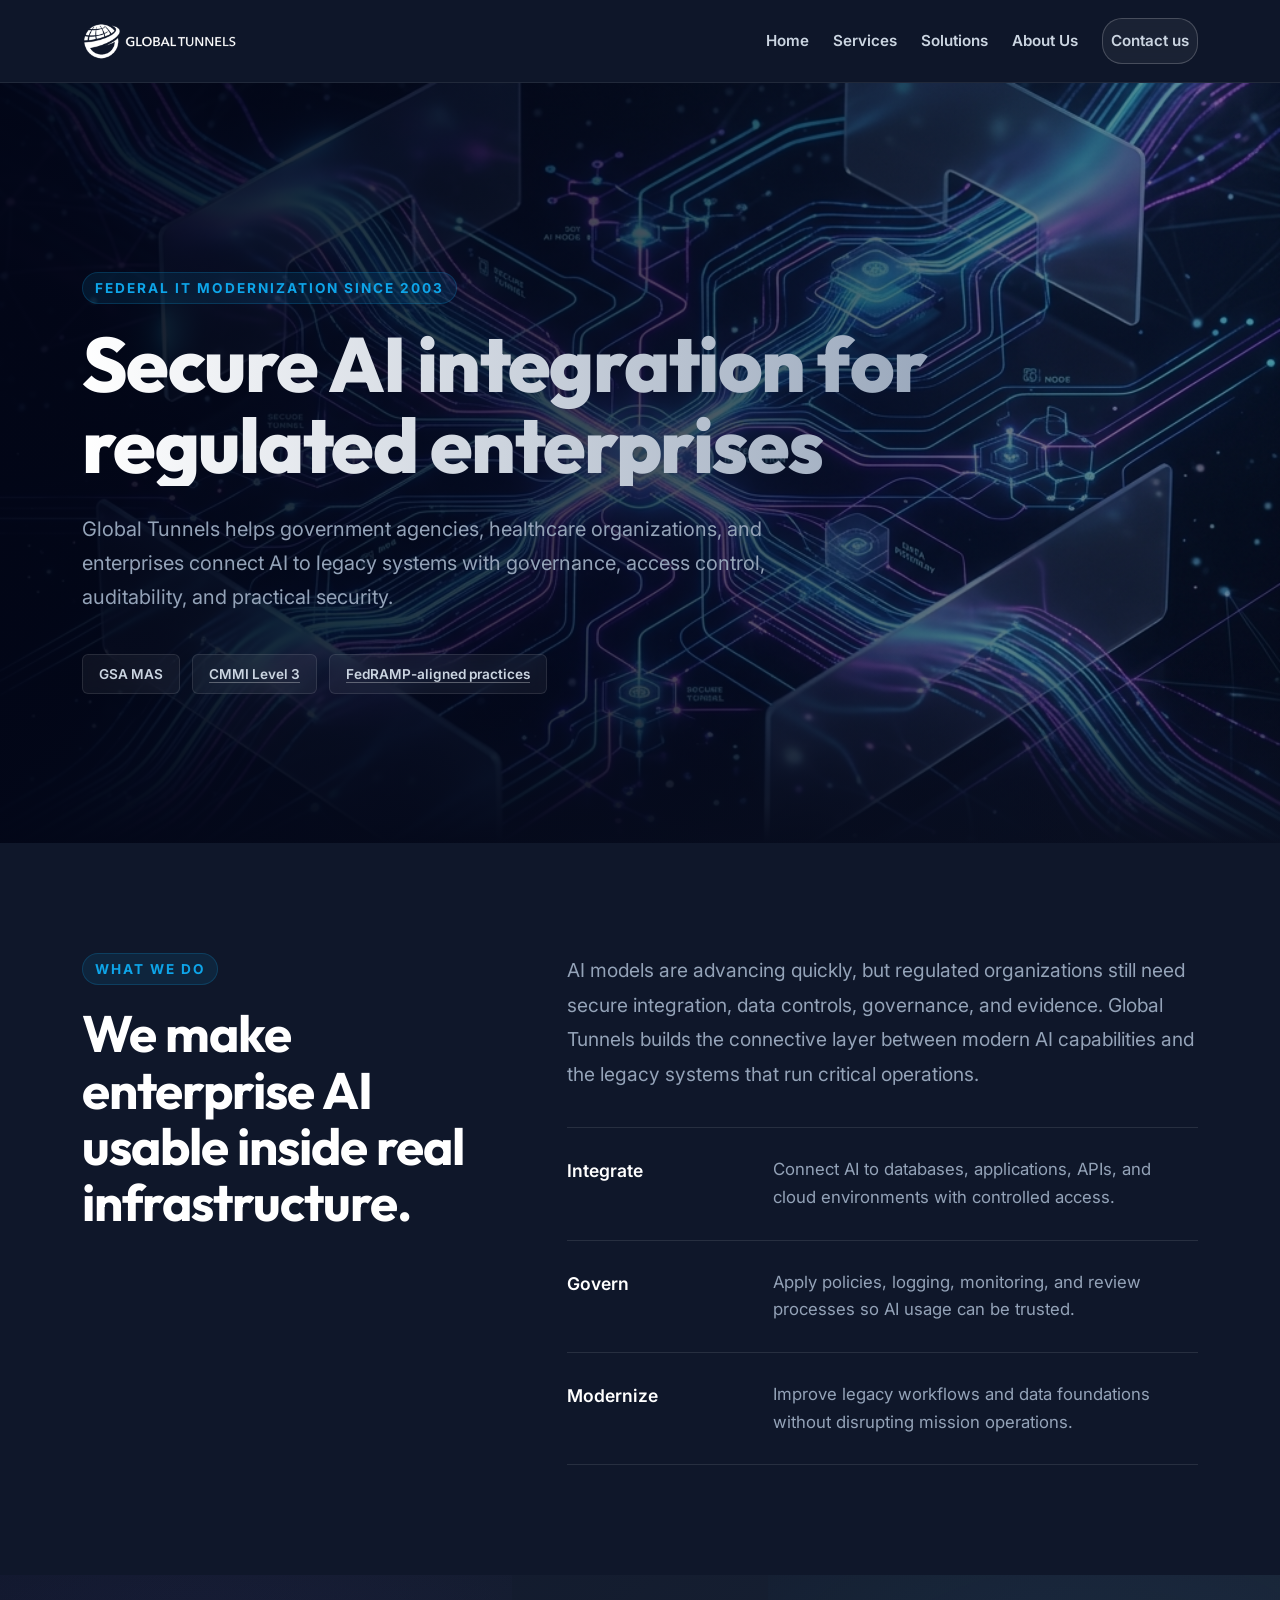
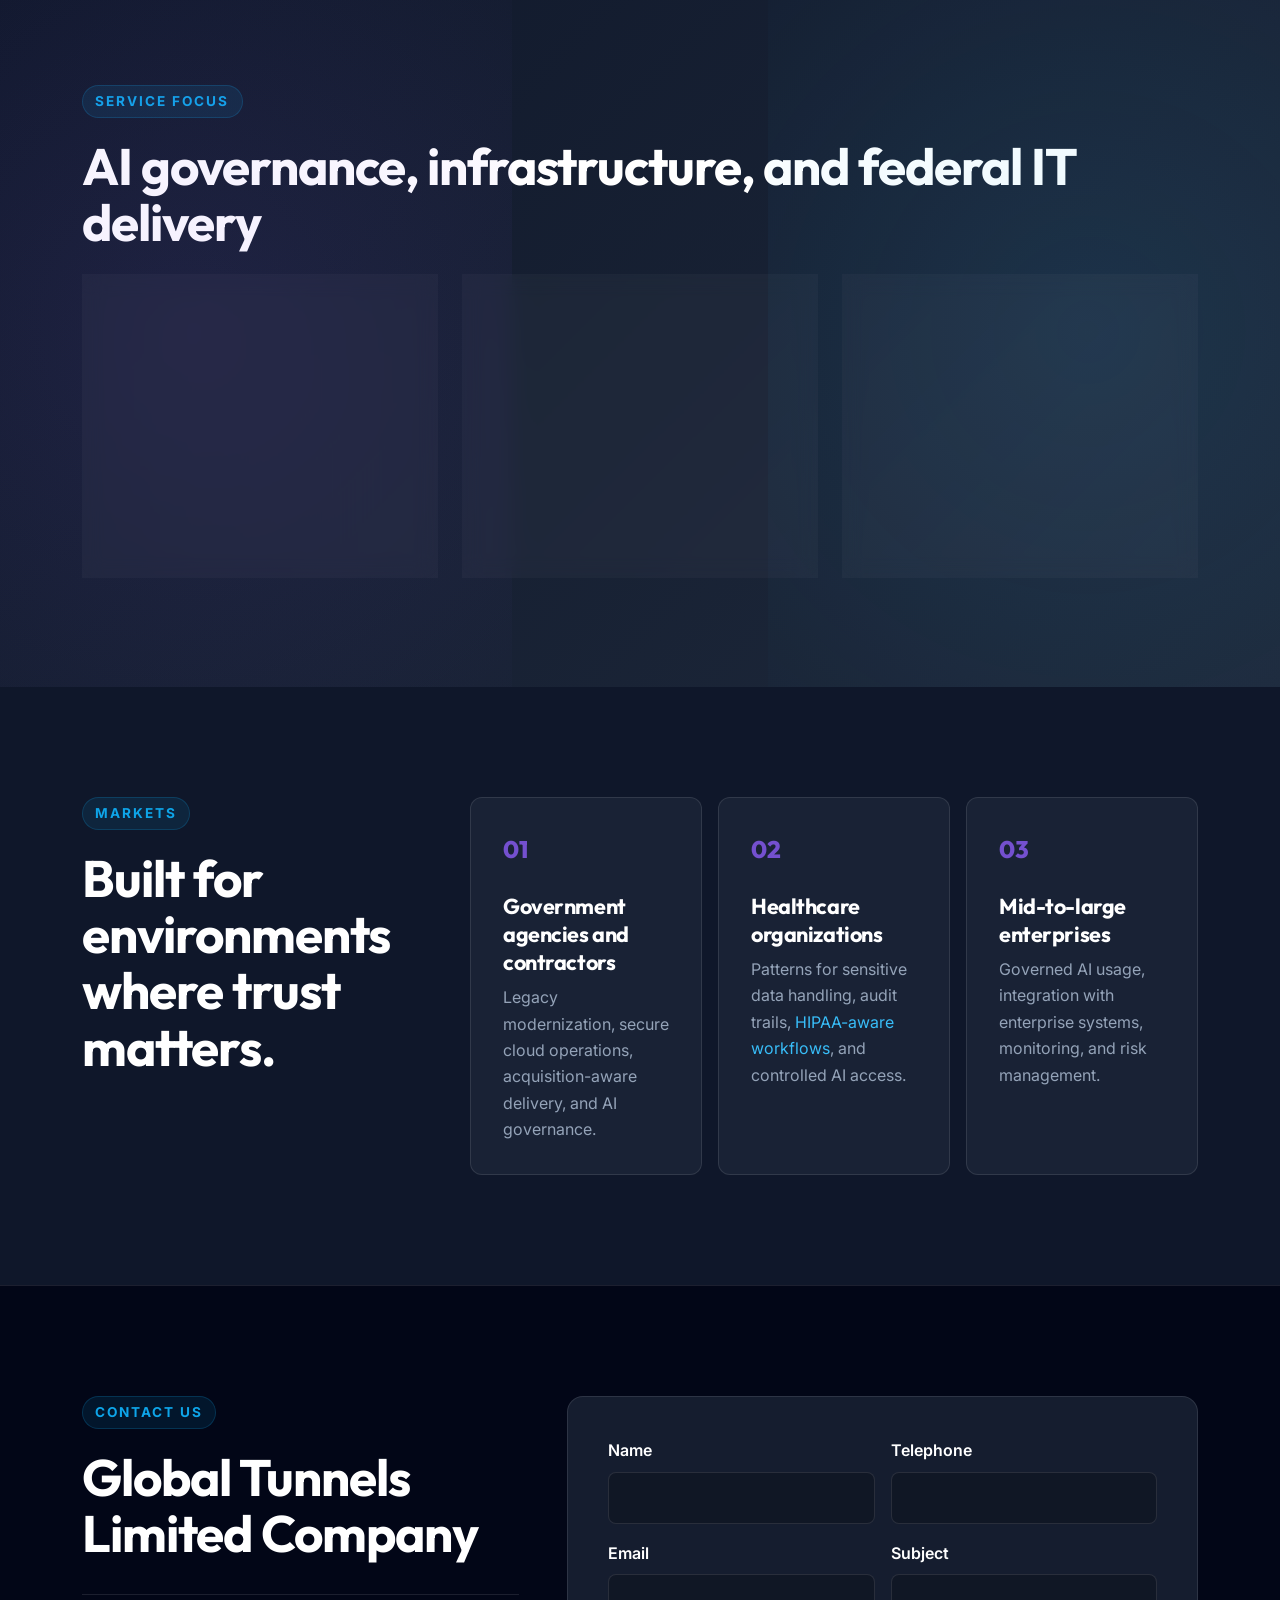
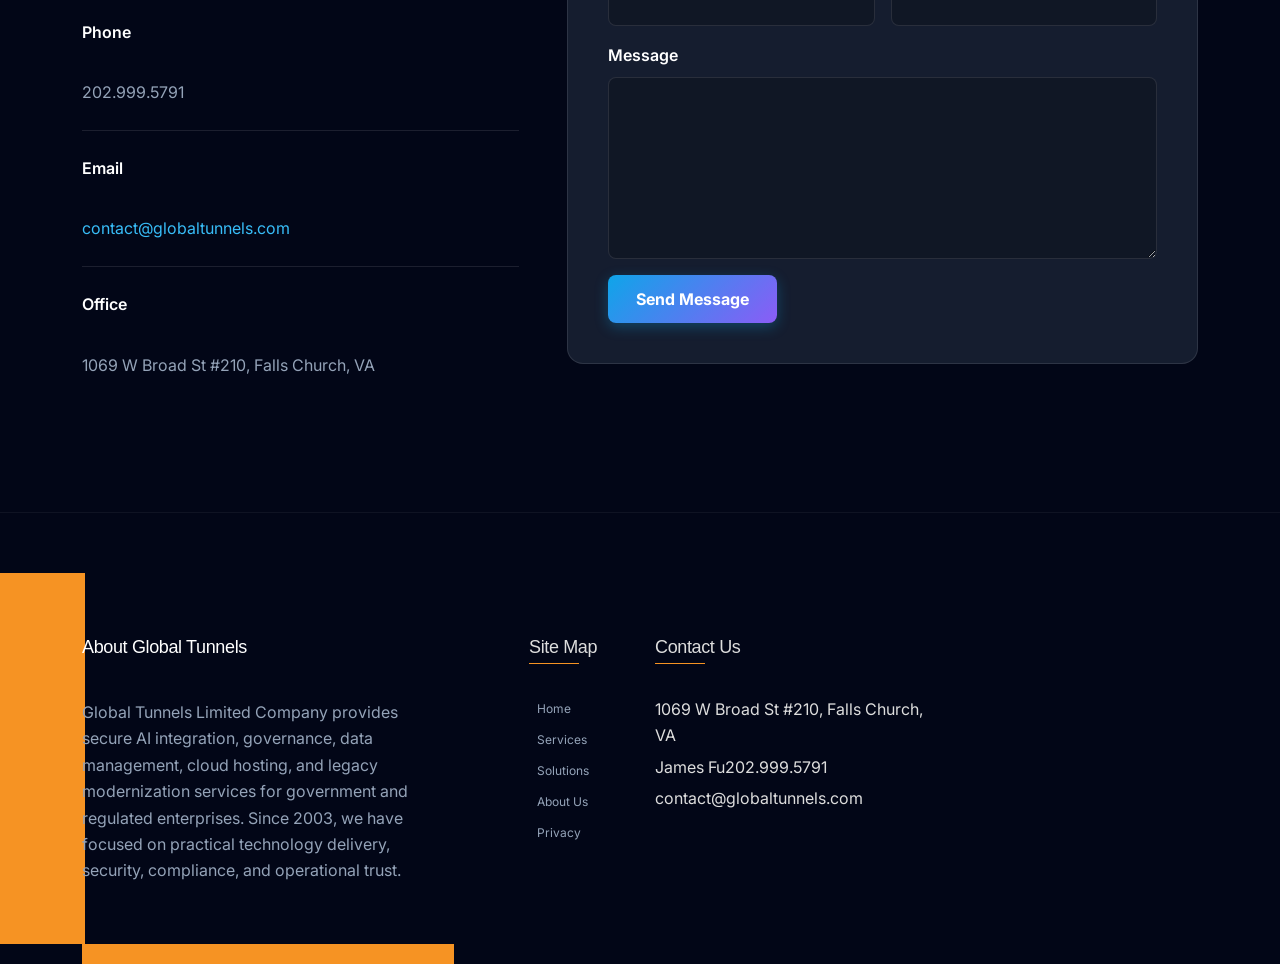
==== index.html @ 94c5c7e5 "refactor: flatten site to raw HTML for native GitHub Pages support, removing SSI" ====
<!DOCTYPE html>
<html lang="en">
  <head>
    <meta charset="utf-8">
<meta http-equiv="X-UA-Compatible" content="IE=edge">
<meta name="viewport" content="width=device-width,initial-scale=1">
<meta name="author" content="Global Tunnels">


<!-- Google tag (gtag.js) -->
<script async src="https://www.googletagmanager.com/gtag/js?id=G-1HNV9DJFR2"></script>
<script>
  window.dataLayer = window.dataLayer || [];
  function gtag(){dataLayer.push(arguments);}
  gtag('js', new Date());

  gtag('config', 'G-1HNV9DJFR2');
</script>

    <title>Global Tunnels | Enterprise AI Integration & Secure IT Governance</title>
    <meta name="description" content="Global Tunnels provides secure enterprise AI integration, NIST-aligned governance, and legacy modernization services via PathSync for government and regulated industries.">
    <meta name="keywords" content="Enterprise AI, AI Governance, NIST AI RMF, PathSync, Secure Cloud Hosting, Legacy Modernization, IT Services, Global Tunnels">
    <meta property="og:type" content="website">
    <meta property="og:title" content="Global Tunnels | Enterprise AI Integration">
    <meta property="og:image" content="images/banner/ai_hero_bg.png">
    
<link href=css/bootstrap.5.3.2.min.css rel=stylesheet>
<link href=css/bootstrap-icons.css rel=stylesheet>
<link href=css/style.css rel=stylesheet>
<link href=css/custom.css rel=stylesheet>
<link rel="shortcut icon" href="images/favicon/favicon.ico">
<link rel="apple-touch-icon" sizes="180x180" href="images/favicon/apple-touch-icon.png">
<link rel="icon" type="image/png" sizes="32x32" href="images/favicon/favicon-32x32.png">
<link rel="icon" type="image/png" sizes="16x16" href="images/favicon/favicon-16x16.png">
<link rel="manifest" href="images/favicon/site.webmanifest">
<link rel="mask-icon" href="images/favicon/safari-pinned-tab.svg" color="#5bbad5">
<meta name="msapplication-TileColor" content="#da532c">
<meta name="theme-color" content="#ffffff">


<!-- Google tag (gtag.js) -->
<script async src="https://www.googletagmanager.com/gtag/js?id=G-ZBF4JQSZFN"></script>
<script>
  window.dataLayer = window.dataLayer || [];
  function gtag(){dataLayer.push(arguments);}
  gtag('js', new Date());

  gtag('config', 'G-ZBF4JQSZFN');
</script>

  </head>
  <body>
    <section id="header" class="site-header">
  <nav class="navbar navbar-expand-lg navbar-dark gt-nav" aria-label="Primary navigation">
    <div class="container">
      <a class="navbar-brand gt-brand" href="./">
        <img alt="Global Tunnels" src="images/gt_logo_250.png" data-rjs="2" />
      </a>
      <button class="navbar-toggler" type="button" data-bs-toggle="collapse" data-bs-target="#navbarNav" aria-controls="navbarNav" aria-expanded="false" aria-label="Toggle navigation">
        <span class="navbar-toggler-icon"></span>
      </button>
      <div class="collapse navbar-collapse" id="navbarNav">
        <div class="navbar-nav ms-auto gt-nav-links">
          <a href="./" class="nav-link" aria-current="page">Home</a>
          <a href="services.shtml" class="nav-link">Services</a>
          <a href="solutions.shtml" class="nav-link">Solutions</a>
          <a href="about.shtml" class="nav-link">About Us</a>
          <a href="./#contact" class="nav-link gt-contact-link">Contact us</a>
        </div>
      </div>
    </div>
  </nav>
</section>


    <main>
      <section class="gt-hero" aria-labelledby="hero-title">
        <div class="gt-hero-media" aria-hidden="true"></div>
        <div class="container gt-hero-content">
          <p class="gt-kicker">Federal IT modernization since 2003</p>
          <h1 id="hero-title">Secure AI integration for regulated enterprises</h1>
          <p class="gt-hero-copy">
            Global Tunnels helps government agencies, healthcare organizations, and enterprises connect AI to legacy systems with governance, access control, auditability, and practical security.
          </p>
          <div class="gt-hero-proof" aria-label="Company credentials">
            <span>GSA MAS</span>
            <span><a href="https://www.isaca.org/enterprise/cmmi-performance-solutions" target="_blank" style="color:inherit; text-decoration:none; border-bottom:1px solid rgba(255,255,255,0.3);">CMMI Level 3</a></span>
            <span><a href="https://www.fedramp.gov/" target="_blank" style="color:inherit; text-decoration:none; border-bottom:1px solid rgba(255,255,255,0.3);">FedRAMP-aligned practices</a></span>
          </div>
        </div>
      </section>

      <section class="gt-section gt-positioning" aria-labelledby="positioning-title">
        <div class="container">
          <div class="row align-items-start g-5">
            <div class="col-lg-5">
              <p class="gt-eyebrow">What we do</p>
              <h2 id="positioning-title">We make enterprise AI usable inside real infrastructure.</h2>
            </div>
            <div class="col-lg-7">
              <p class="gt-lead">
                AI models are advancing quickly, but regulated organizations still need secure integration, data controls, governance, and evidence. Global Tunnels builds the connective layer between modern AI capabilities and the legacy systems that run critical operations.
              </p>
              <div class="gt-rule-list">
                <div>
                  <strong>Integrate</strong>
                  <span>Connect AI to databases, applications, APIs, and cloud environments with controlled access.</span>
                </div>
                <div>
                  <strong>Govern</strong>
                  <span>Apply policies, logging, monitoring, and review processes so AI usage can be trusted.</span>
                </div>
                <div>
                  <strong>Modernize</strong>
                  <span>Improve legacy workflows and data foundations without disrupting mission operations.</span>
                </div>
              </div>
            </div>
          </div>
        </div>
      </section>

      <section class="gt-section gt-dark-band" aria-labelledby="services-title">
        <div class="container">
          <div class="gt-section-heading">
            <p class="gt-eyebrow">Service focus</p>
            <h2 id="services-title">AI governance, infrastructure, and federal IT delivery</h2>
          </div>
          <div class="row g-4">
            <div class="col-md-4">
              <article class="gt-service-tile">
                <i class="bi bi-diagram-3" aria-hidden="true"></i>
                <h3>AI Infrastructure Integration</h3>
                <p>Secure data pipelines, API gateways, RBAC overlays, and cloud architecture for AI-enabled systems.</p>
              </article>
            </div>
            <div class="col-md-4">
              <article class="gt-service-tile">
                <i class="bi bi-shield-check" aria-hidden="true"></i>
                <h3>AI Governance and Policy</h3>
                <p>Policy design, access controls, and audit logging so AI usage can be reviewed, monitored, and trusted.</p>
              </article>
            </div>
            <div class="col-md-4">
              <article class="gt-service-tile">
                <i class="bi bi-clipboard2-pulse" aria-hidden="true"></i>
                <h3>AI GRC and Auditing</h3>
                <p>Risk reviews, red-team testing, AI policy development, and evaluation aligned to frameworks such as <a href="https://www.nist.gov/itl/ai-risk-management-framework" target="_blank">NIST AI RMF</a>.</p>
              </article>
            </div>
          </div>
        </div>
      </section>

      <section class="gt-section" aria-labelledby="markets-title">
        <div class="container">
          <div class="row g-5">
            <div class="col-lg-4">
              <p class="gt-eyebrow">Markets</p>
              <h2 id="markets-title">Built for environments where trust matters.</h2>
            </div>
            <div class="col-lg-8">
              <div class="gt-market-grid">
                <div>
                  <span>01</span>
                  <h3>Government agencies and contractors</h3>
                  <p>Legacy modernization, secure cloud operations, acquisition-aware delivery, and AI governance.</p>
                </div>
                <div>
                  <span>02</span>
                  <h3>Healthcare organizations</h3>
                  <p>Patterns for sensitive data handling, audit trails, <a href="https://www.hhs.gov/hipaa/index.html" target="_blank">HIPAA-aware workflows</a>, and controlled AI access.</p>
                </div>
                <div>
                  <span>03</span>
                  <h3>Mid-to-large enterprises</h3>
                  <p>Governed AI usage, integration with enterprise systems, monitoring, and risk management.</p>
                </div>
              </div>
            </div>
          </div>
        </div>
      </section>

      <section id="contact" class="gt-section gt-contact-section" aria-labelledby="contact-title">
        <div class="container">
          <div class="row g-5">
            <div class="col-lg-5">
              <p class="gt-eyebrow">Contact us</p>
              <h2 id="contact-title">Global Tunnels Limited Company</h2>
              <div class="gt-contact-details">
                <p><strong>Phone</strong><br>202.999.5791</p>
                <p><strong>Email</strong><br><a href="mailto:contact@globaltunnels.com">contact@globaltunnels.com</a></p>
                <p><strong>Office</strong><br>1069 W Broad St #210, Falls Church, VA</p>
              </div>
            </div>
            <div class="col-lg-7">
              <form action="https://formspree.io/f/mykanpnk" method="post" class="needs-validation gt-contact-form" novalidate onsubmit="return confirmSubmission()">
                <div class="status"></div>
                <div class="row g-3">
                  <div class="col-md-6">
                    <label for="contact-name" class="form-label">Name</label>
                    <input id="contact-name" type="text" name="name" class="form-control" required>
                    <div class="invalid-feedback">Please enter your name.</div>
                  </div>
                  <div class="col-md-6">
                    <label for="contact-tel" class="form-label">Telephone</label>
                    <input id="contact-tel" type="tel" name="tel" class="form-control">
                  </div>
                  <div class="col-md-6">
                    <label for="contact-email" class="form-label">Email</label>
                    <input id="contact-email" type="email" name="email" class="form-control" required>
                    <div class="invalid-feedback">Please enter a valid email address.</div>
                  </div>
                  <div class="col-md-6">
                    <label for="contact-subject" class="form-label">Subject</label>
                    <input id="contact-subject" type="text" name="subject" class="form-control" required>
                    <div class="invalid-feedback">Please enter a subject.</div>
                  </div>
                  <div class="col-12">
                    <label for="contact-message" class="form-label">Message</label>
                    <textarea id="contact-message" name="message" rows="7" class="form-control" required></textarea>
                    <div class="invalid-feedback">Please enter your message.</div>
                  </div>
                  <div class="col-12">
                    <button type="submit" class="btn gt-btn">Send Message</button>
                  </div>
                </div>
              </form>
            </div>
          </div>
        </div>
      </section>
    </main>

    <section id="footer">
  <div class="bg--color-dark footer--section">
    <div class="container bg--overlay">
      <div class="row reset--gutter">
        <div class="bg--color-theme bg--overlay col-md-4">
          <div class="footer--about">
            <div class="widget--title gt-footer--about">
              <h2 class="h4">About Global Tunnels</h2>
            </div>
            <div class="links--widget gt-padding-top-about">
              <p>
                Global Tunnels Limited Company provides secure AI integration, governance, data management, cloud hosting, and legacy modernization services for government and regulated enterprises. Since 2003, we have focused on practical technology delivery, security, compliance, and operational trust.
              </p>
            </div>
          </div>
        </div>
        <div class="col-md-8">
          <div class="row footer--widgets">
            <div class="footer--widget col-md-1"></div>
            <div class="footer--widget col-md-2">
              <div class="widget--title">
                <h2 class="h4">Site Map</h2>
              </div>
              <div class="links--widget">
                <ul class="nav flex-column">
                    <li class="nav-item">
                        <a class="nav-link" href="./"><i class="fa fa-angle-double-right me-2"></i>Home</a>
                    </li>
                    <li class="nav-item">
                        <a class="nav-link" href="services.shtml"><i class="fa fa-angle-double-right me-2"></i>Services</a>
                    </li>
                    <li class="nav-item">
                        <a class="nav-link" href="solutions.shtml"><i class="fa fa-angle-double-right me-2"></i>Solutions</a>
                    </li>
                    <li class="nav-item">
                        <a class="nav-link" href="about.shtml"><i class="fa fa-angle-double-right me-2"></i>About Us</a>
                    </li>
                    <li class="nav-item">
                        <a class="nav-link" href="privacy.shtml"><i class="fa fa-angle-double-right me-2"></i>Privacy</a>
                    </li>
                </ul>
              </div>
            </div>
            <div class="footer--widget col-md-5">
              <div class="widget--title">
                <h2 class="h4">Contact Us</h2>
              </div>
              <div class="links--widget">
                <ul class="nav">
                  <li><i class="fa fa-home"></i> 1069 W Broad St #210, Falls Church, VA</li>
                  <li><i class="fa fa-user"></i> James Fu</li>
                  <li><i class="fa fa-phone"></i> 202.999.5791</li>
                  <li><i class="fa fa-envelope"></i> contact@globaltunnels.com</li>
                </ul>
              </div>
            </div>
          </div>
        </div>
      </div>
    </div>
  </div>
</section>

    <!--   JavaScript   -->
    <script src="js/bootstrap.5.3.2.bundle.min.js"></script>
    <script src="js/custom.js"></script>
<!--   END JavaScript   -->
  </body>
</html>
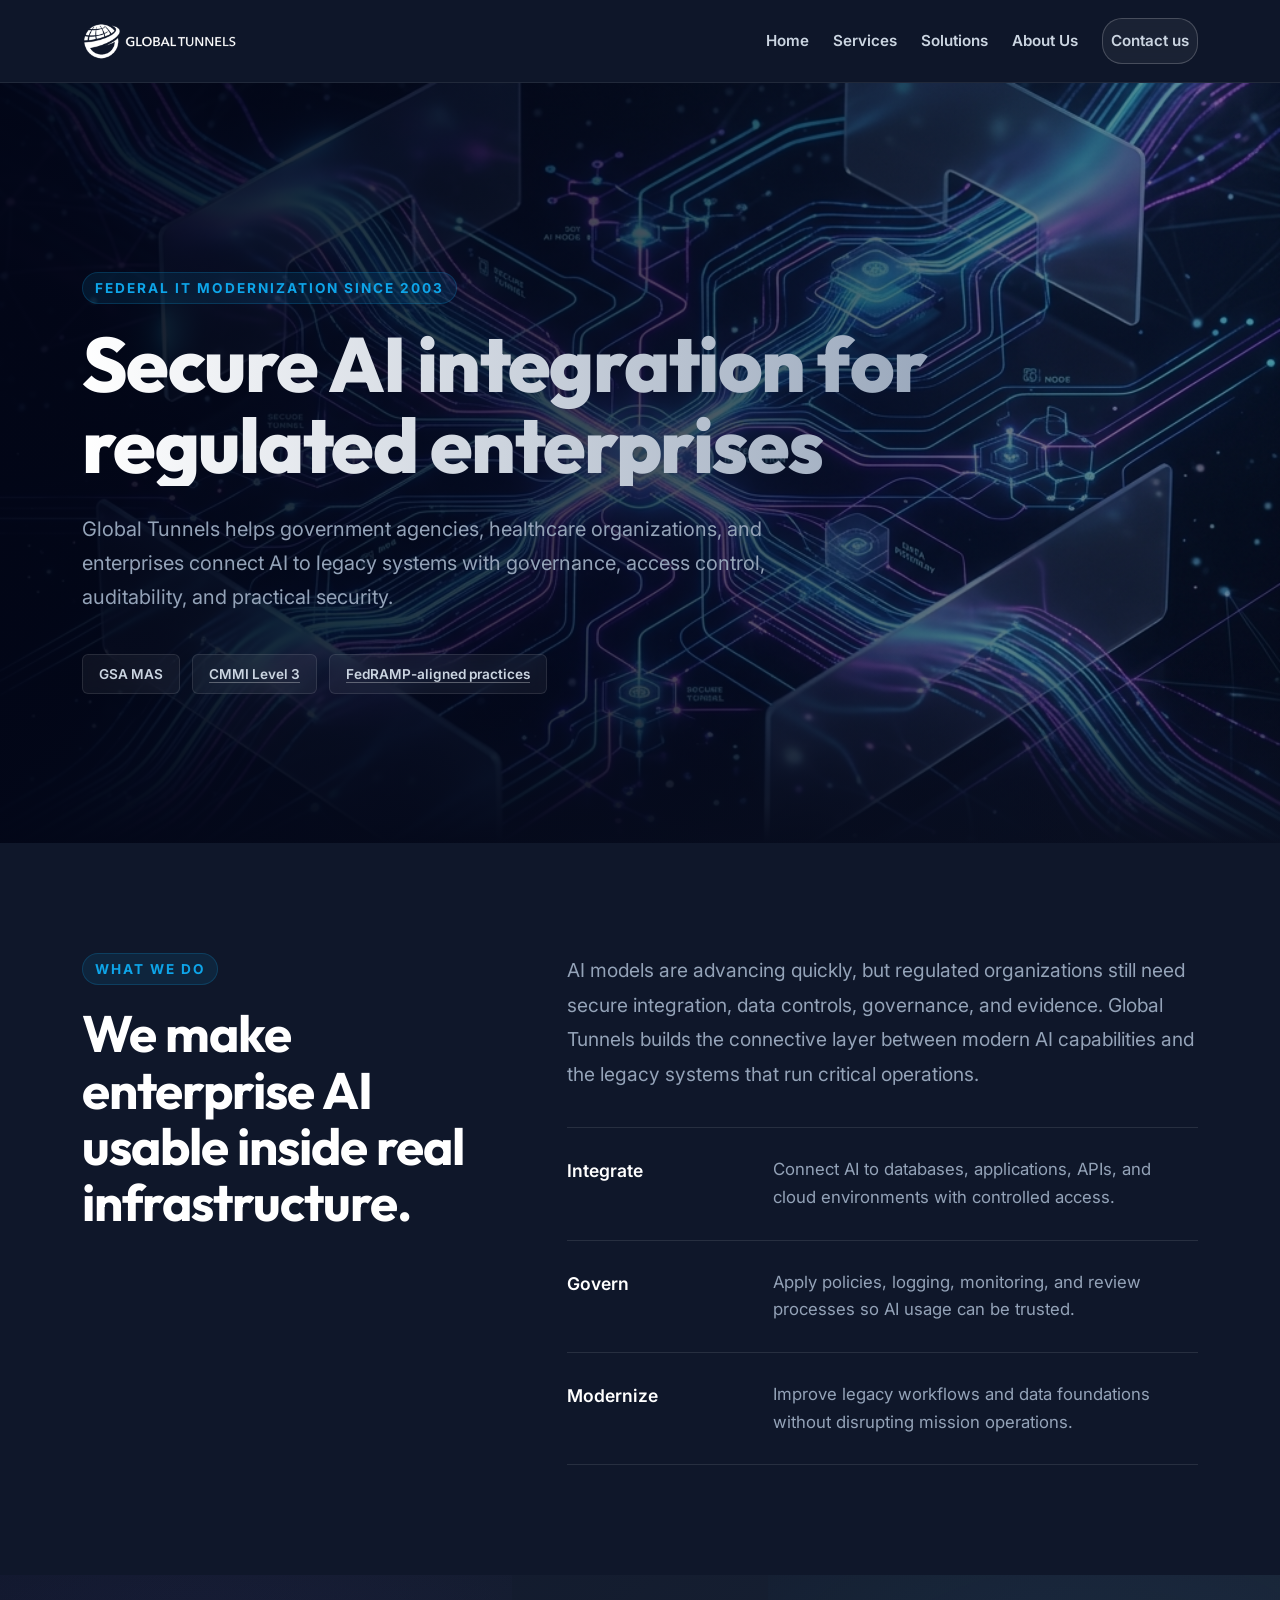
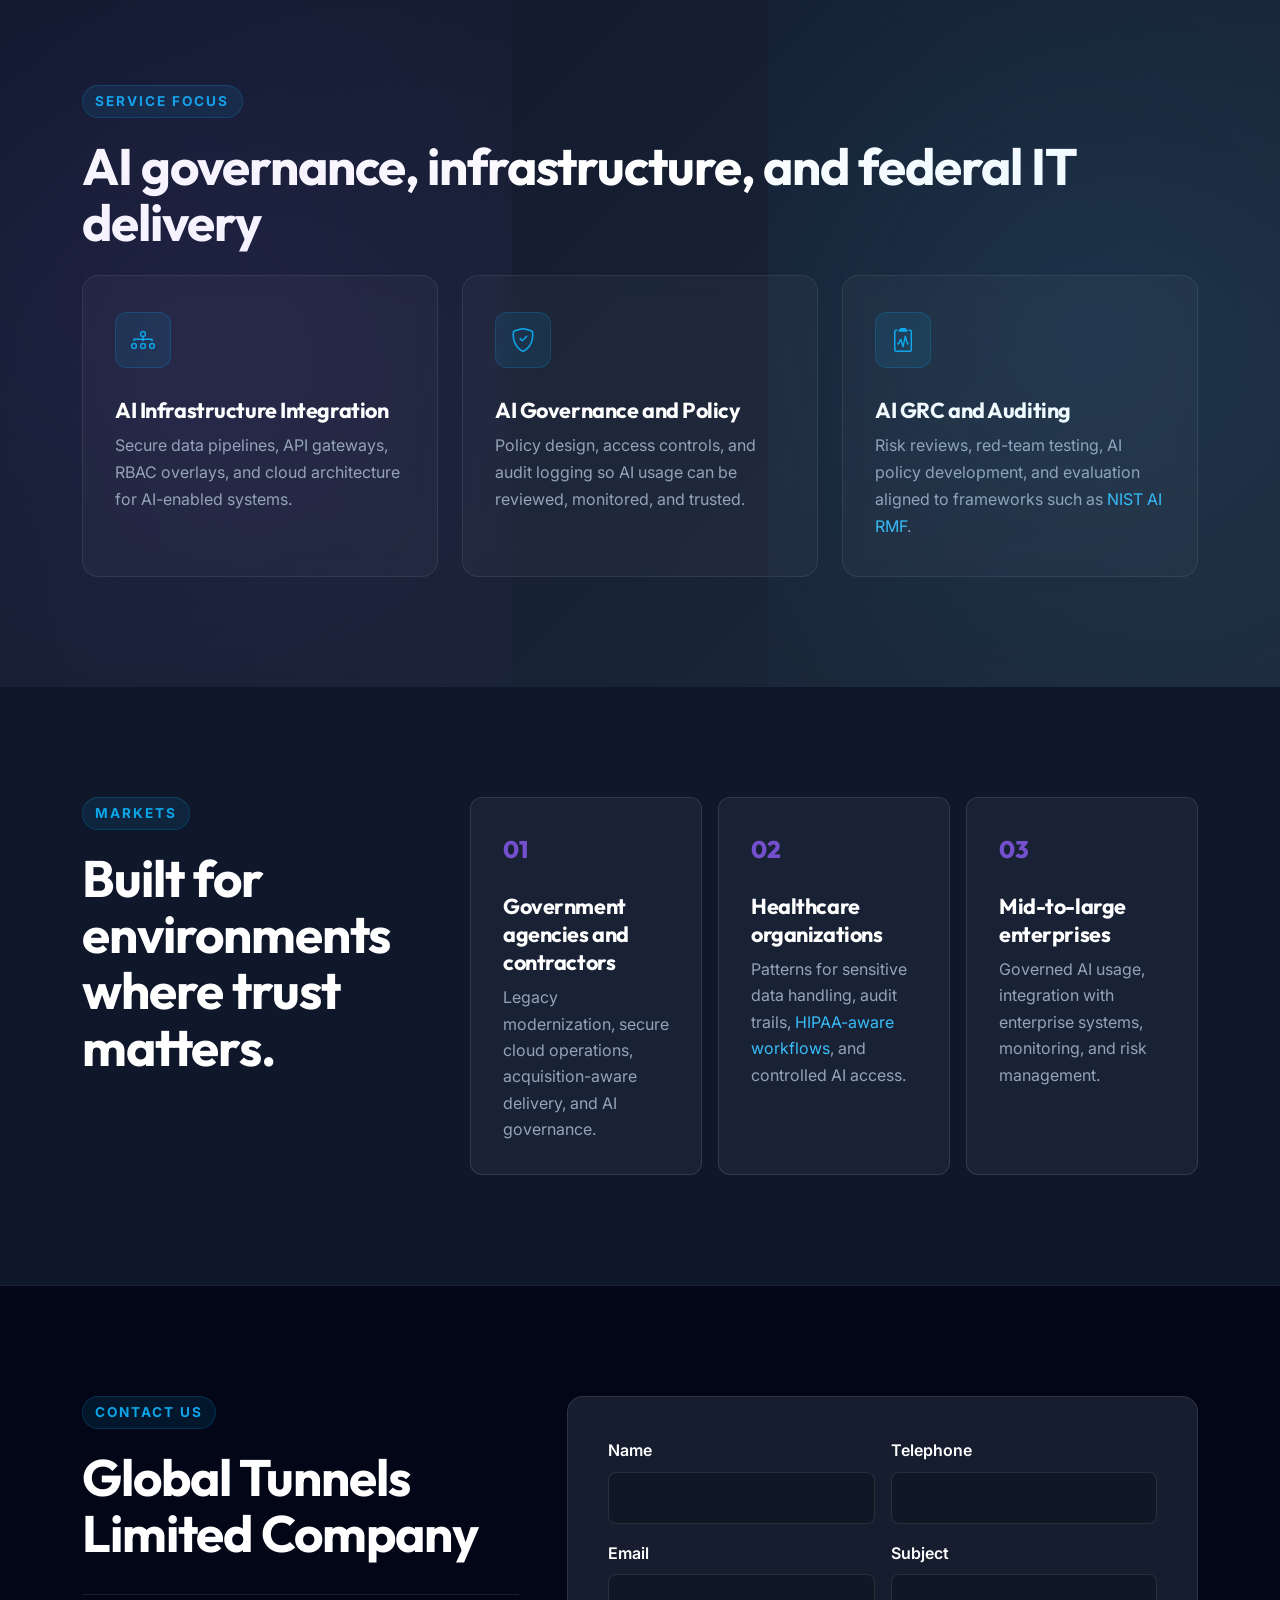
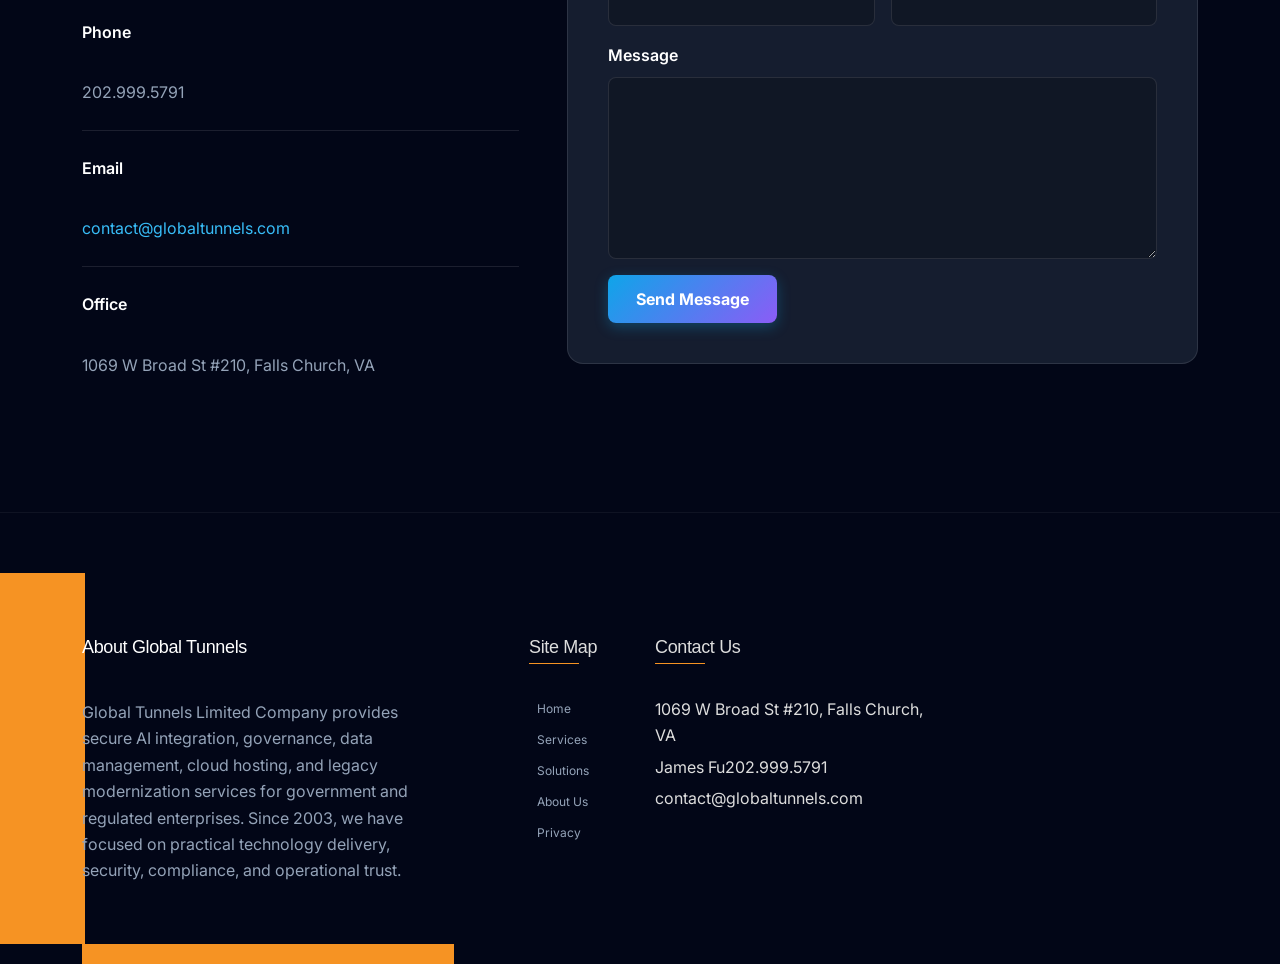
==== commit d2041ee1: "fix: restore accidentally wiped HTML files and correctly replace .shtml links with .html" ====
--- a/index.html
+++ b/index.html
@@ -62,9 +62,9 @@
       <div class="collapse navbar-collapse" id="navbarNav">
         <div class="navbar-nav ms-auto gt-nav-links">
           <a href="./" class="nav-link" aria-current="page">Home</a>
-          <a href="services.shtml" class="nav-link">Services</a>
-          <a href="solutions.shtml" class="nav-link">Solutions</a>
-          <a href="about.shtml" class="nav-link">About Us</a>
+          <a href="services.html" class="nav-link">Services</a>
+          <a href="solutions.html" class="nav-link">Solutions</a>
+          <a href="about.html" class="nav-link">About Us</a>
           <a href="./#contact" class="nav-link gt-contact-link">Contact us</a>
         </div>
       </div>
@@ -262,16 +262,16 @@
                         <a class="nav-link" href="./"><i class="fa fa-angle-double-right me-2"></i>Home</a>
                     </li>
                     <li class="nav-item">
-                        <a class="nav-link" href="services.shtml"><i class="fa fa-angle-double-right me-2"></i>Services</a>
-                    </li>
-                    <li class="nav-item">
-                        <a class="nav-link" href="solutions.shtml"><i class="fa fa-angle-double-right me-2"></i>Solutions</a>
-                    </li>
-                    <li class="nav-item">
-                        <a class="nav-link" href="about.shtml"><i class="fa fa-angle-double-right me-2"></i>About Us</a>
-                    </li>
-                    <li class="nav-item">
-                        <a class="nav-link" href="privacy.shtml"><i class="fa fa-angle-double-right me-2"></i>Privacy</a>
+                        <a class="nav-link" href="services.html"><i class="fa fa-angle-double-right me-2"></i>Services</a>
+                    </li>
+                    <li class="nav-item">
+                        <a class="nav-link" href="solutions.html"><i class="fa fa-angle-double-right me-2"></i>Solutions</a>
+                    </li>
+                    <li class="nav-item">
+                        <a class="nav-link" href="about.html"><i class="fa fa-angle-double-right me-2"></i>About Us</a>
+                    </li>
+                    <li class="nav-item">
+                        <a class="nav-link" href="privacy.html"><i class="fa fa-angle-double-right me-2"></i>Privacy</a>
                     </li>
                 </ul>
               </div>
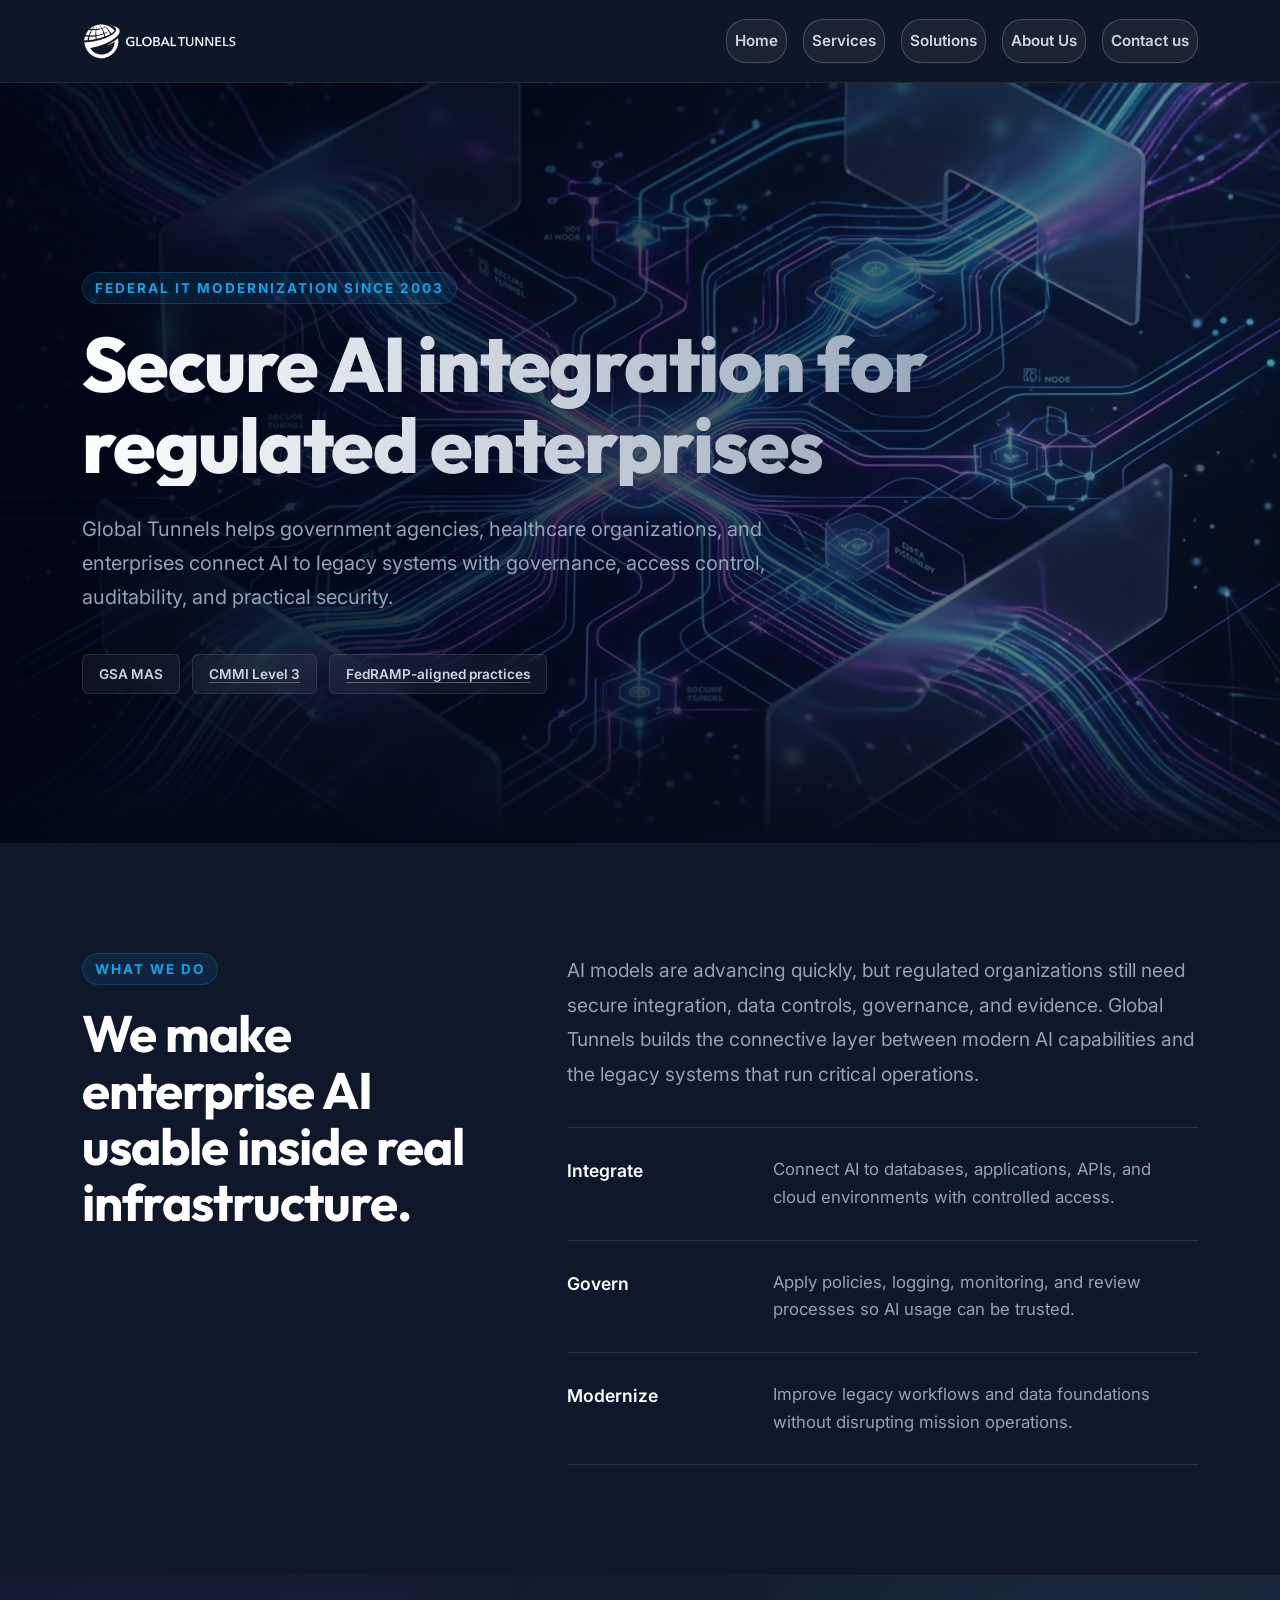
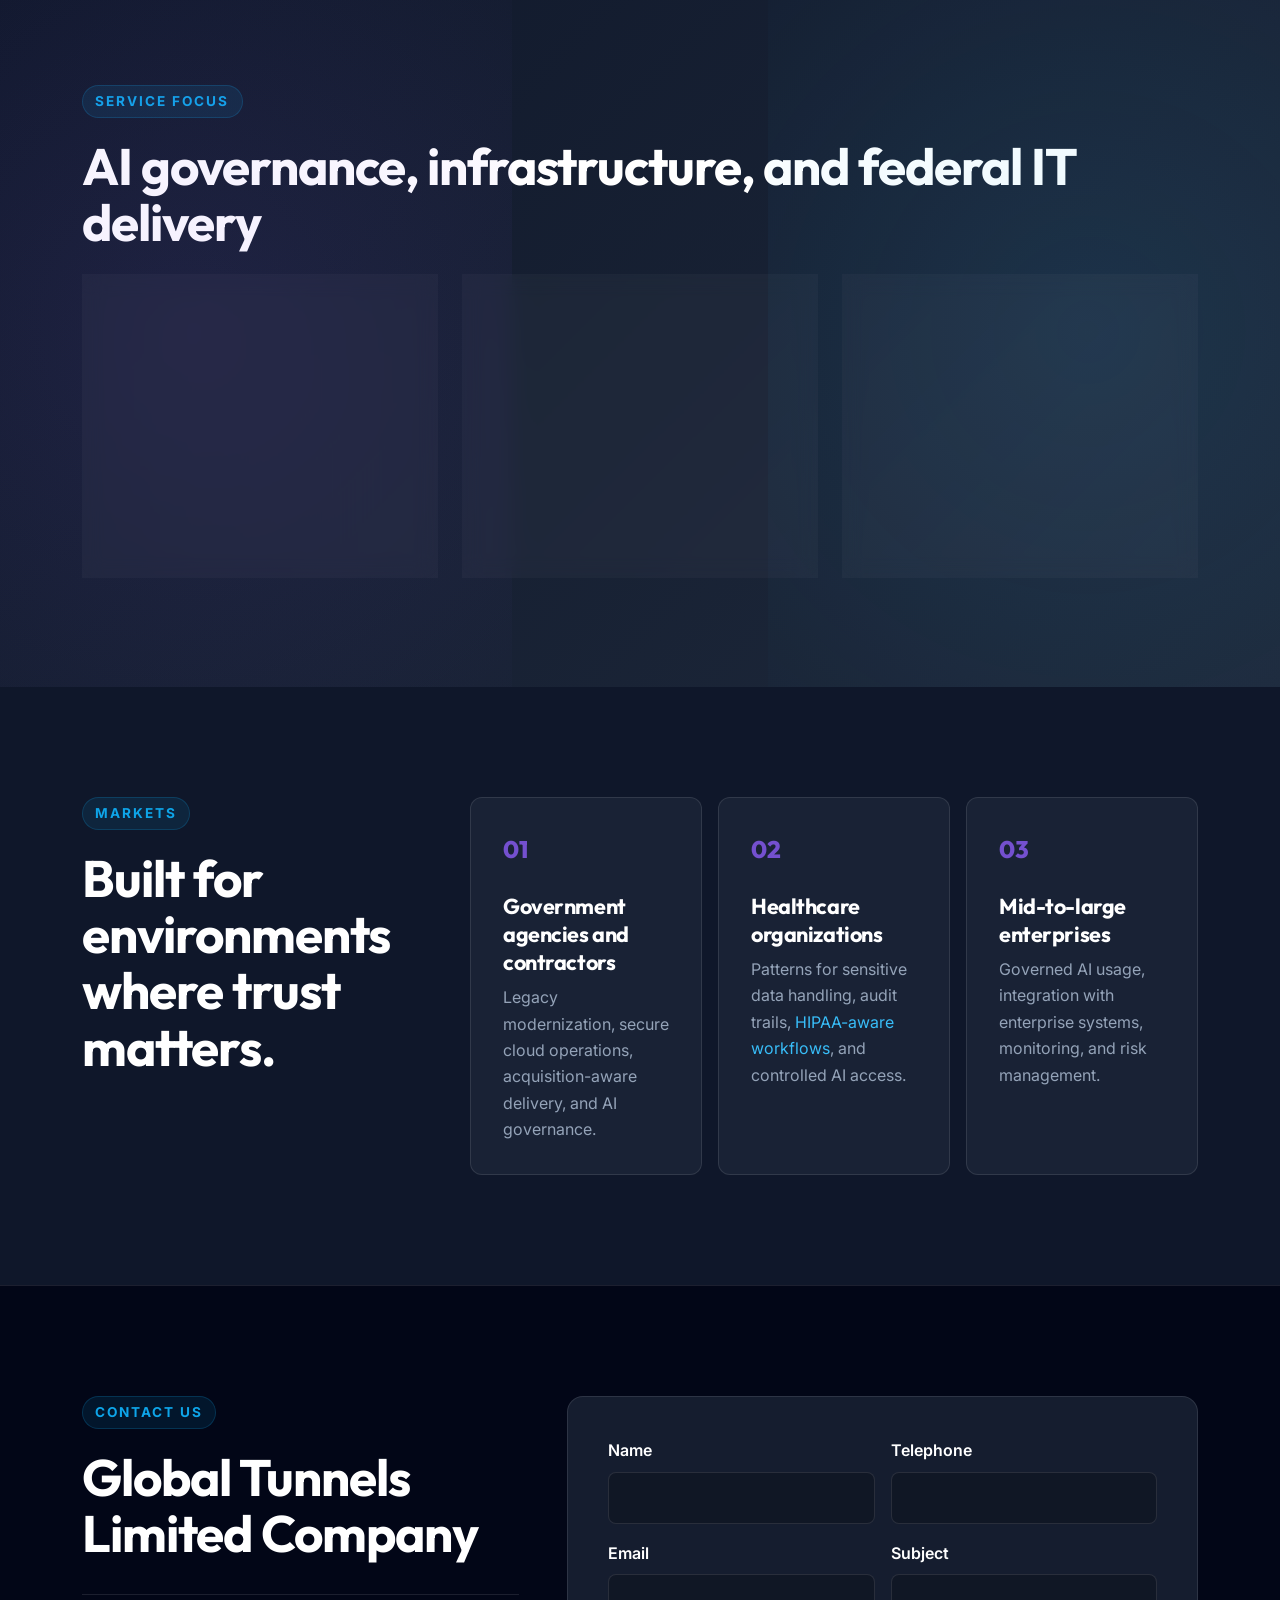
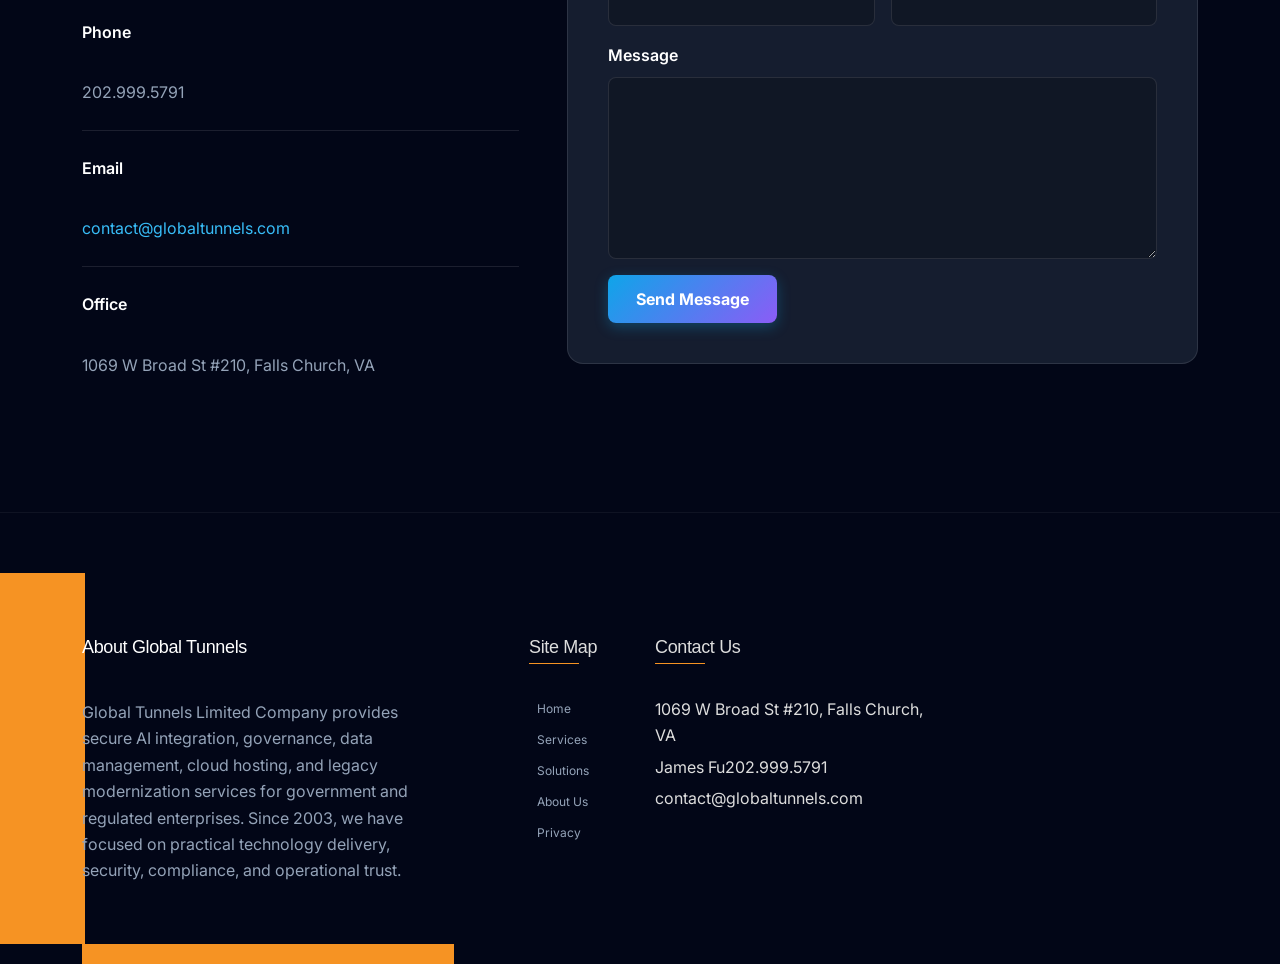
==== commit 248525bd: "feat: migrate to client-side javascript includes to eliminate build pipeline" ====
--- a/index.html
+++ b/index.html
@@ -50,28 +50,7 @@
 
   </head>
   <body>
-    <section id="header" class="site-header">
-  <nav class="navbar navbar-expand-lg navbar-dark gt-nav" aria-label="Primary navigation">
-    <div class="container">
-      <a class="navbar-brand gt-brand" href="./">
-        <img alt="Global Tunnels" src="images/gt_logo_250.png" data-rjs="2" />
-      </a>
-      <button class="navbar-toggler" type="button" data-bs-toggle="collapse" data-bs-target="#navbarNav" aria-controls="navbarNav" aria-expanded="false" aria-label="Toggle navigation">
-        <span class="navbar-toggler-icon"></span>
-      </button>
-      <div class="collapse navbar-collapse" id="navbarNav">
-        <div class="navbar-nav ms-auto gt-nav-links">
-          <a href="./" class="nav-link" aria-current="page">Home</a>
-          <a href="services.html" class="nav-link">Services</a>
-          <a href="solutions.html" class="nav-link">Solutions</a>
-          <a href="about.html" class="nav-link">About Us</a>
-          <a href="./#contact" class="nav-link gt-contact-link">Contact us</a>
-        </div>
-      </div>
-    </div>
-  </nav>
-</section>
-
+    <div id="header-placeholder"></div>
 
     <main>
       <section class="gt-hero" aria-labelledby="hero-title">
@@ -233,72 +212,11 @@
       </section>
     </main>
 
-    <section id="footer">
-  <div class="bg--color-dark footer--section">
-    <div class="container bg--overlay">
-      <div class="row reset--gutter">
-        <div class="bg--color-theme bg--overlay col-md-4">
-          <div class="footer--about">
-            <div class="widget--title gt-footer--about">
-              <h2 class="h4">About Global Tunnels</h2>
-            </div>
-            <div class="links--widget gt-padding-top-about">
-              <p>
-                Global Tunnels Limited Company provides secure AI integration, governance, data management, cloud hosting, and legacy modernization services for government and regulated enterprises. Since 2003, we have focused on practical technology delivery, security, compliance, and operational trust.
-              </p>
-            </div>
-          </div>
-        </div>
-        <div class="col-md-8">
-          <div class="row footer--widgets">
-            <div class="footer--widget col-md-1"></div>
-            <div class="footer--widget col-md-2">
-              <div class="widget--title">
-                <h2 class="h4">Site Map</h2>
-              </div>
-              <div class="links--widget">
-                <ul class="nav flex-column">
-                    <li class="nav-item">
-                        <a class="nav-link" href="./"><i class="fa fa-angle-double-right me-2"></i>Home</a>
-                    </li>
-                    <li class="nav-item">
-                        <a class="nav-link" href="services.html"><i class="fa fa-angle-double-right me-2"></i>Services</a>
-                    </li>
-                    <li class="nav-item">
-                        <a class="nav-link" href="solutions.html"><i class="fa fa-angle-double-right me-2"></i>Solutions</a>
-                    </li>
-                    <li class="nav-item">
-                        <a class="nav-link" href="about.html"><i class="fa fa-angle-double-right me-2"></i>About Us</a>
-                    </li>
-                    <li class="nav-item">
-                        <a class="nav-link" href="privacy.html"><i class="fa fa-angle-double-right me-2"></i>Privacy</a>
-                    </li>
-                </ul>
-              </div>
-            </div>
-            <div class="footer--widget col-md-5">
-              <div class="widget--title">
-                <h2 class="h4">Contact Us</h2>
-              </div>
-              <div class="links--widget">
-                <ul class="nav">
-                  <li><i class="fa fa-home"></i> 1069 W Broad St #210, Falls Church, VA</li>
-                  <li><i class="fa fa-user"></i> James Fu</li>
-                  <li><i class="fa fa-phone"></i> 202.999.5791</li>
-                  <li><i class="fa fa-envelope"></i> contact@globaltunnels.com</li>
-                </ul>
-              </div>
-            </div>
-          </div>
-        </div>
-      </div>
-    </div>
-  </div>
-</section>
-
+    <div id="footer-placeholder"></div>
     <!--   JavaScript   -->
     <script src="js/bootstrap.5.3.2.bundle.min.js"></script>
     <script src="js/custom.js"></script>
 <!--   END JavaScript   -->
+      <script src="js/components.js"></script>
   </body>
 </html>
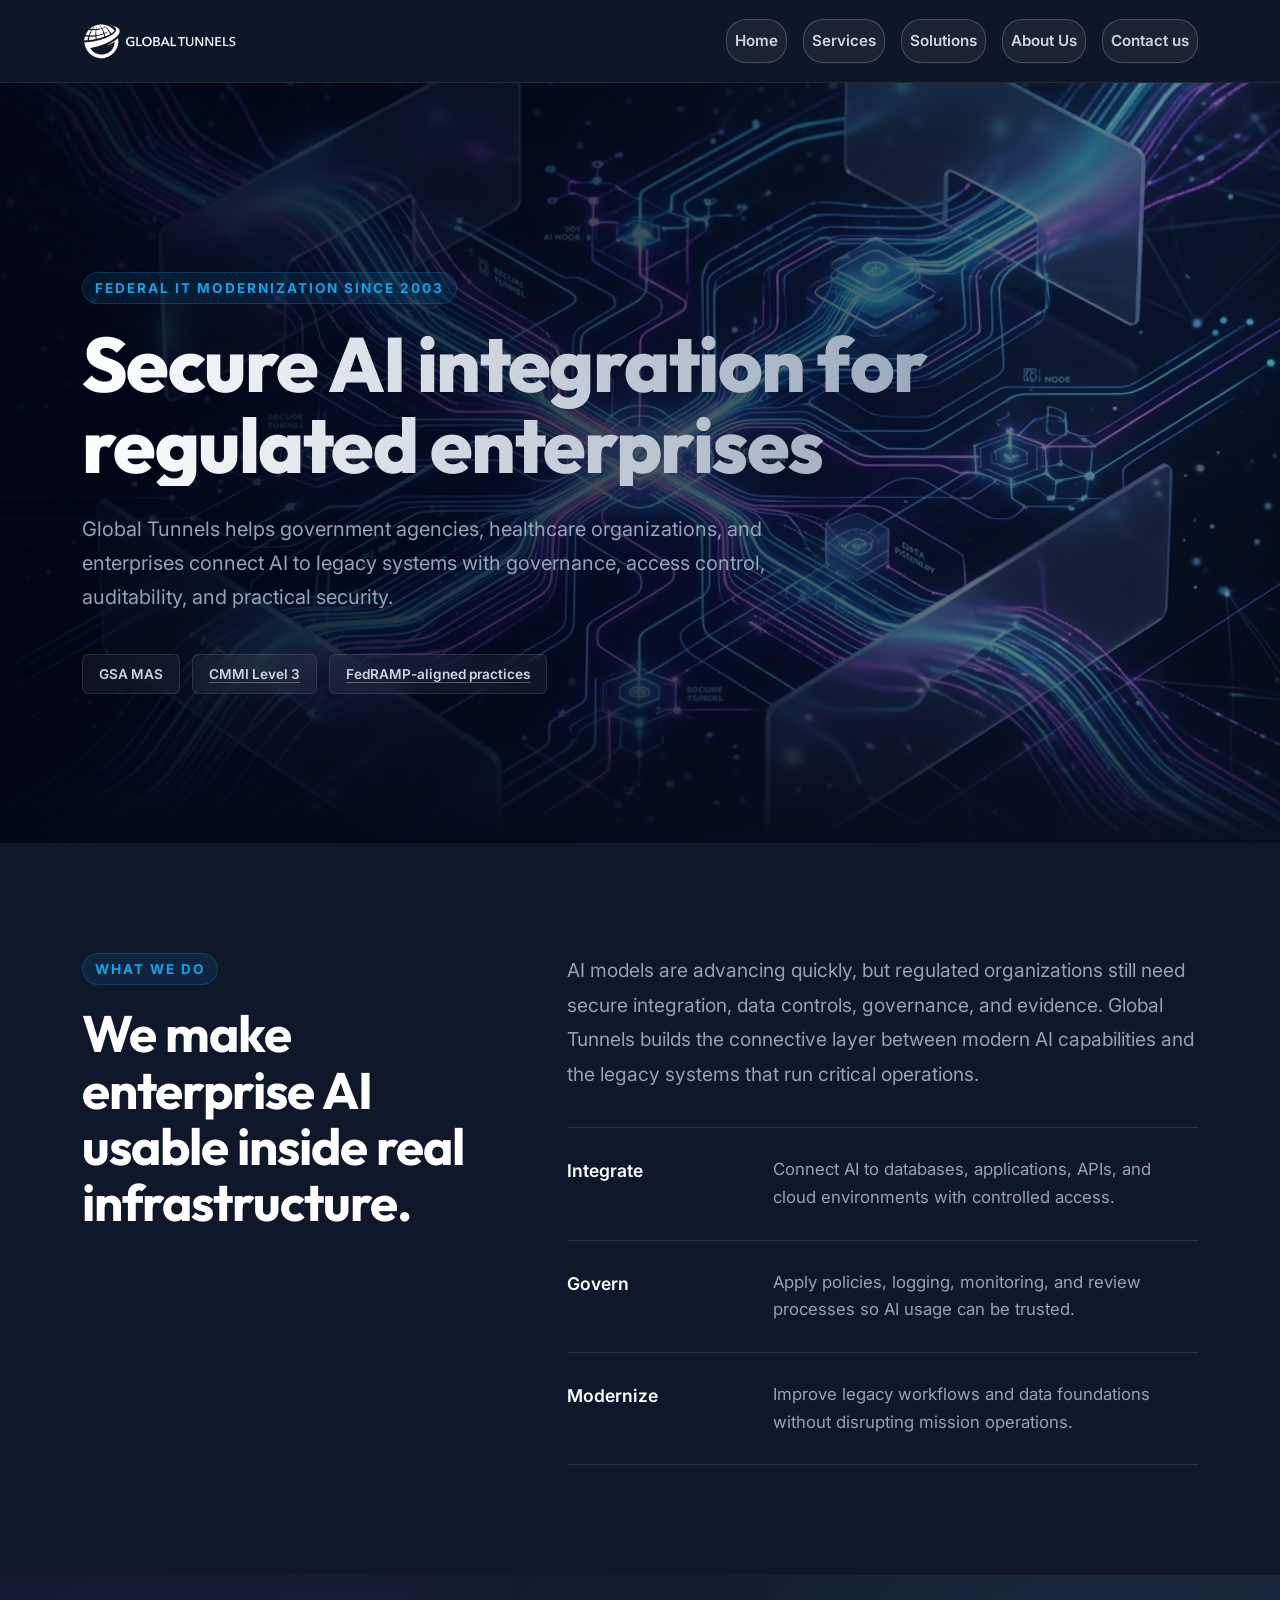
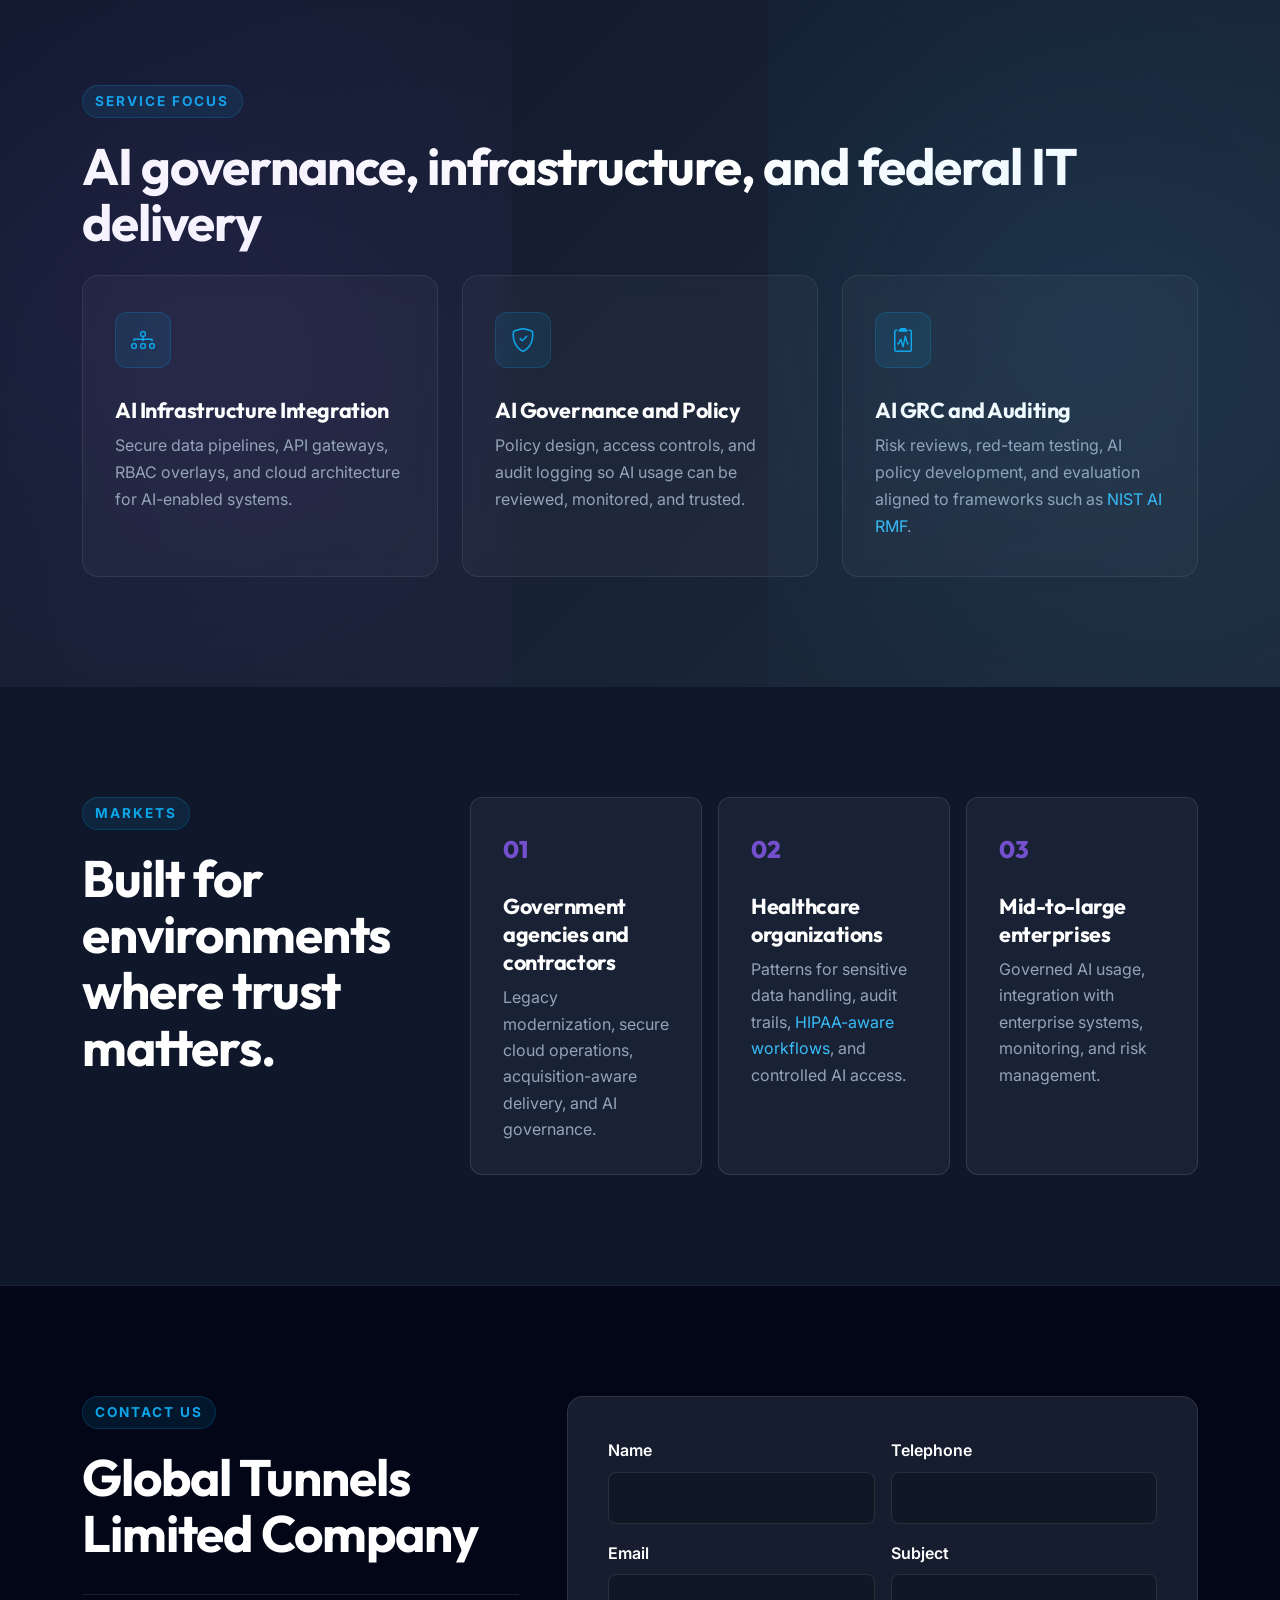
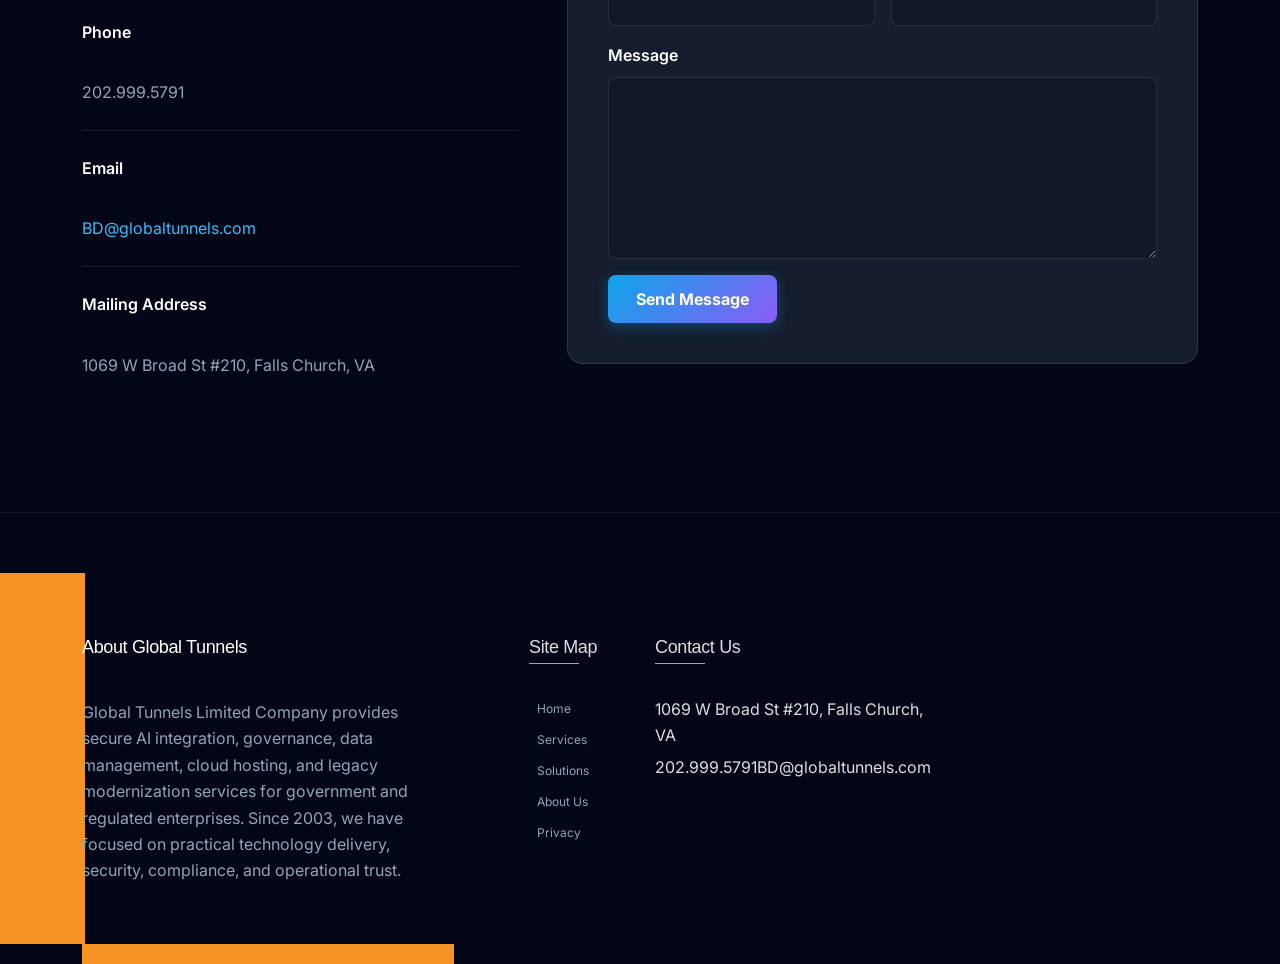
==== commit 2bf66524: "content: update contact details and remove personal name" ====
--- a/index.html
+++ b/index.html
@@ -169,8 +169,8 @@
               <h2 id="contact-title">Global Tunnels Limited Company</h2>
               <div class="gt-contact-details">
                 <p><strong>Phone</strong><br>202.999.5791</p>
-                <p><strong>Email</strong><br><a href="mailto:contact@globaltunnels.com">contact@globaltunnels.com</a></p>
-                <p><strong>Office</strong><br>1069 W Broad St #210, Falls Church, VA</p>
+                <p><strong>Email</strong><br><a href="mailto:BD@globaltunnels.com">BD@globaltunnels.com</a></p>
+                <p><strong>Mailing Address</strong><br>1069 W Broad St #210, Falls Church, VA</p>
               </div>
             </div>
             <div class="col-lg-7">
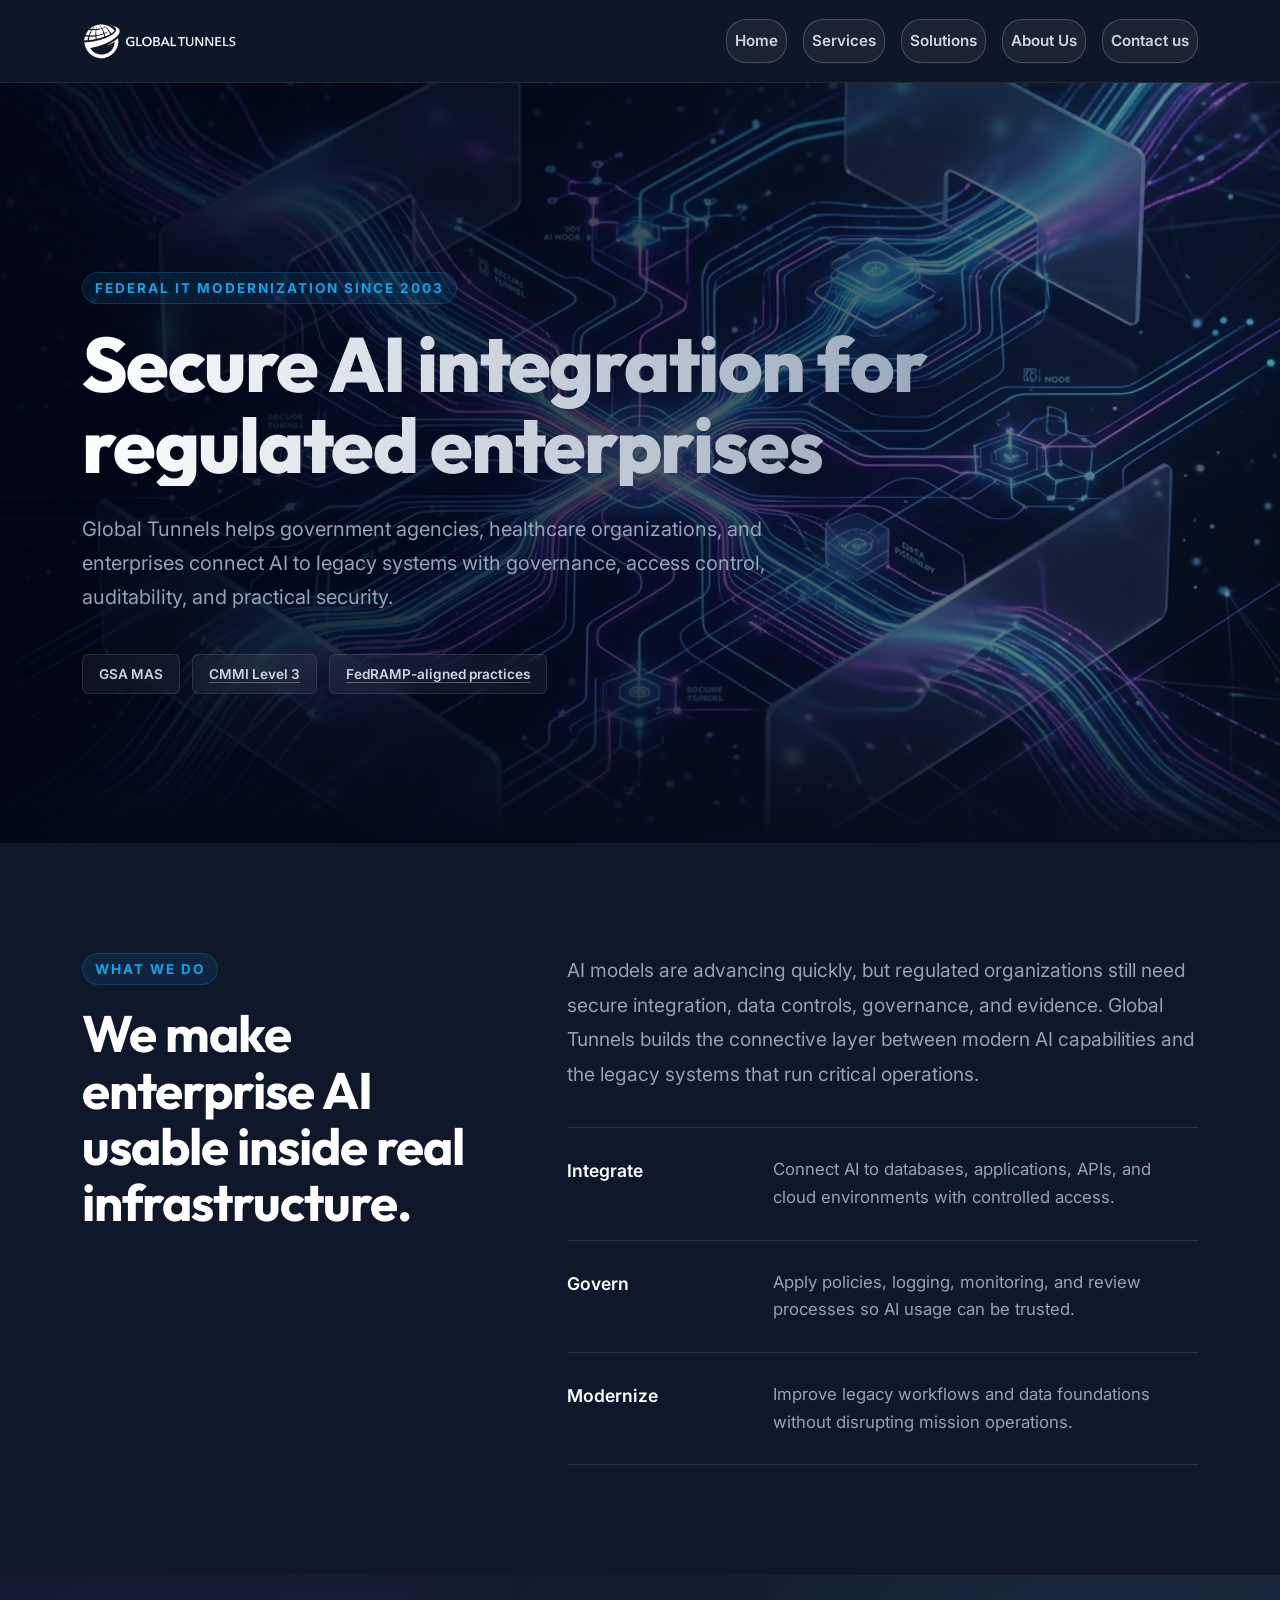
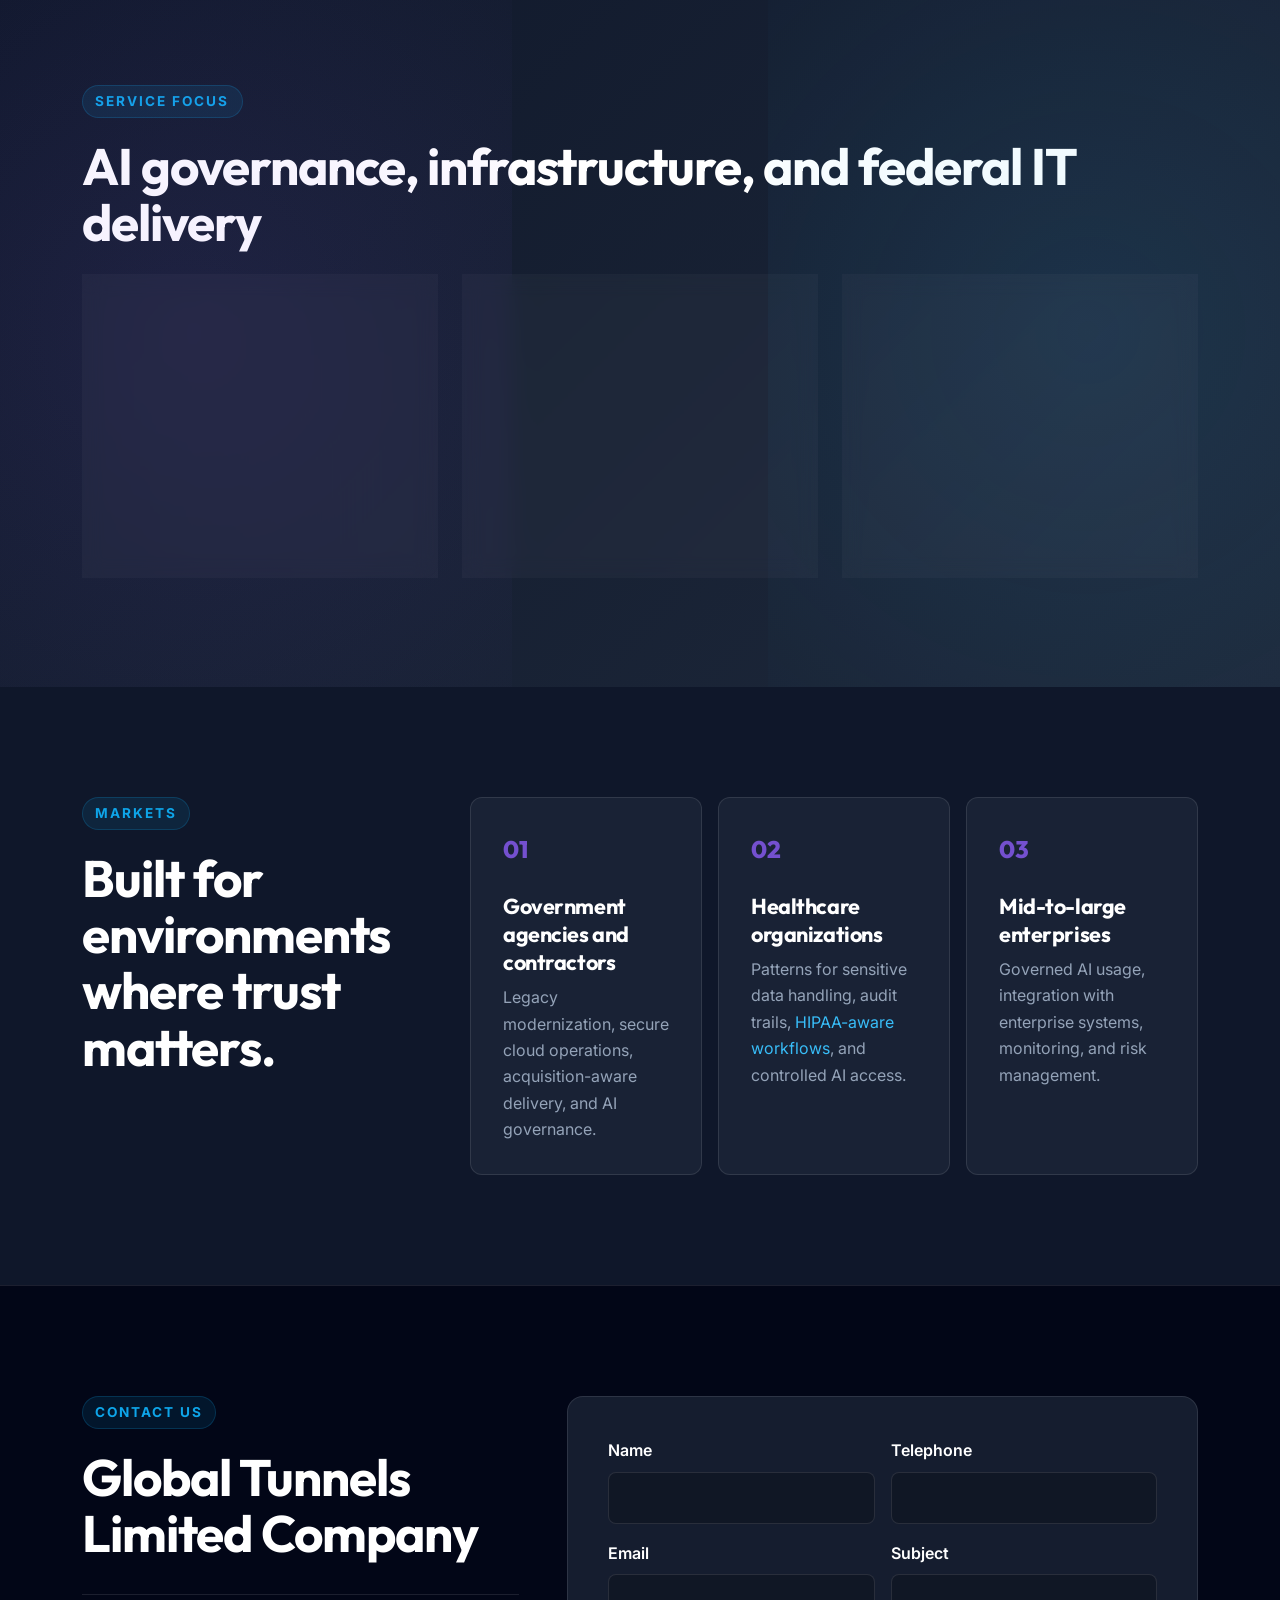
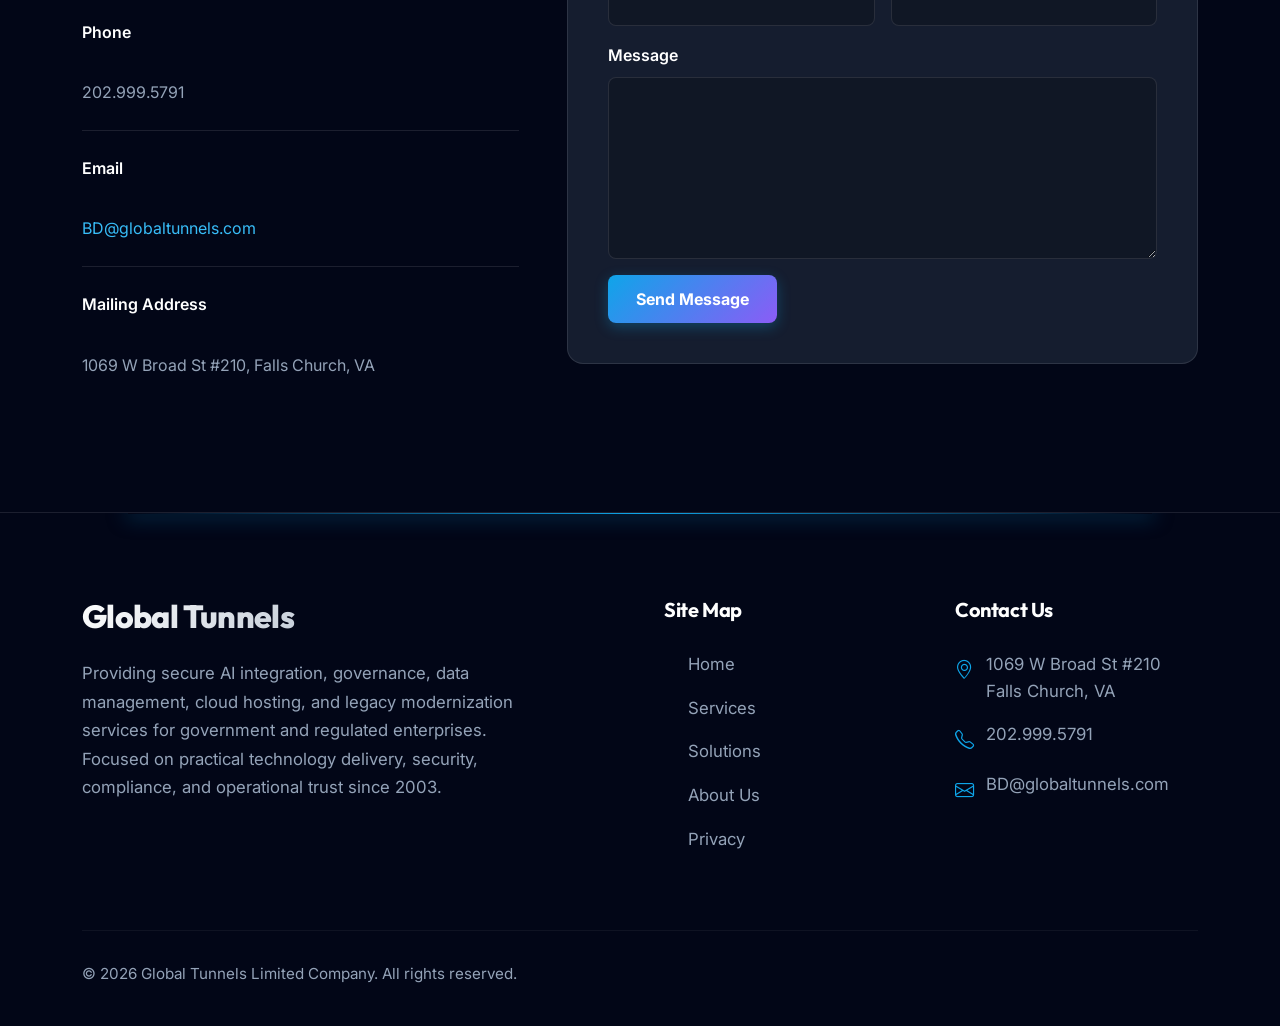
==== commit be0b1ac3: "fix(website): redesign footer and remove duplicate Google Tag Manager" ====
--- a/index.html
+++ b/index.html
@@ -37,17 +37,6 @@
 <meta name="msapplication-TileColor" content="#da532c">
 <meta name="theme-color" content="#ffffff">
 
-
-<!-- Google tag (gtag.js) -->
-<script async src="https://www.googletagmanager.com/gtag/js?id=G-ZBF4JQSZFN"></script>
-<script>
-  window.dataLayer = window.dataLayer || [];
-  function gtag(){dataLayer.push(arguments);}
-  gtag('js', new Date());
-
-  gtag('config', 'G-ZBF4JQSZFN');
-</script>
-
   </head>
   <body>
     <div id="header-placeholder"></div>
